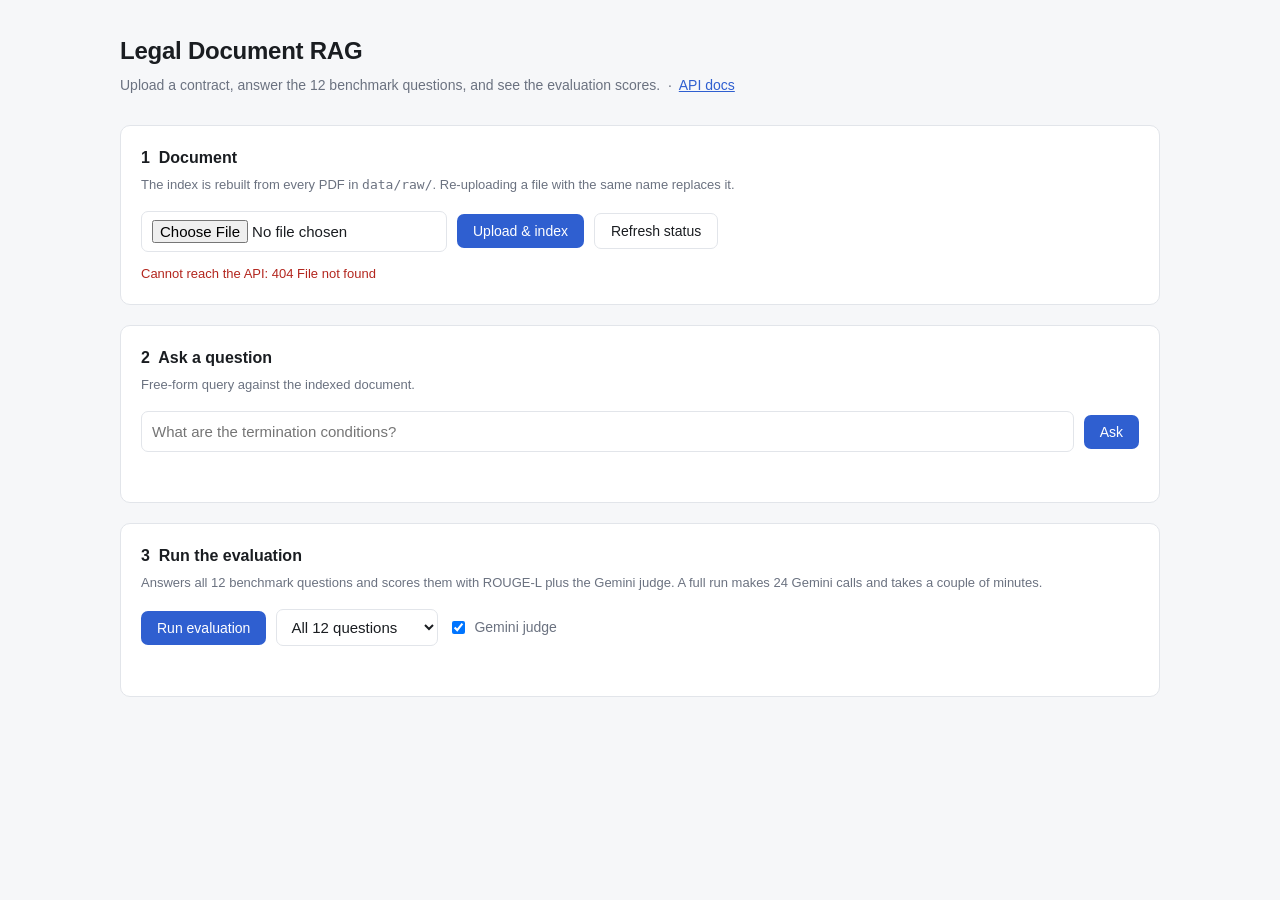
==== legal-rag/frontend/index.html @ 1a057859 "commit" ====
<!doctype html>
<html lang="en">
<head>
<meta charset="utf-8">
<meta name="viewport" content="width=device-width, initial-scale=1">
<title>Legal Document RAG</title>
<style>
  :root {
    --bg: #f6f7f9;
    --panel: #ffffff;
    --ink: #1a1d21;
    --muted: #6b7280;
    --line: #e2e5ea;
    --accent: #2f5fd0;
    --accent-soft: #eaf0fd;
    --good: #17794c;
    --warn: #a15c00;
    --bad: #b3261e;
    --radius: 10px;
  }

  * { box-sizing: border-box; }

  body {
    margin: 0;
    background: var(--bg);
    color: var(--ink);
    font: 15px/1.55 -apple-system, BlinkMacSystemFont, "Segoe UI", Roboto, Helvetica, Arial, sans-serif;
  }

  .wrap {
    max-width: 1080px;
    margin: 0 auto;
    padding: 32px 20px 72px;
  }

  header { margin-bottom: 28px; }

  h1 {
    margin: 0 0 6px;
    font-size: 24px;
    letter-spacing: -0.01em;
  }

  .sub { color: var(--muted); font-size: 14px; }

  .sub a { color: var(--accent); }

  .panel {
    background: var(--panel);
    border: 1px solid var(--line);
    border-radius: var(--radius);
    padding: 20px;
    margin-bottom: 20px;
  }

  h2 {
    margin: 0 0 4px;
    font-size: 16px;
  }

  .hint {
    color: var(--muted);
    font-size: 13px;
    margin: 0 0 16px;
  }

  .row {
    display: flex;
    gap: 10px;
    align-items: center;
    flex-wrap: wrap;
  }

  button {
    background: var(--accent);
    color: #fff;
    border: 0;
    border-radius: 7px;
    padding: 9px 16px;
    font-size: 14px;
    font-weight: 500;
    cursor: pointer;
  }

  button:hover:not(:disabled) { background: #2650b4; }

  button:disabled { opacity: 0.5; cursor: not-allowed; }

  button.secondary {
    background: #fff;
    color: var(--ink);
    border: 1px solid var(--line);
  }

  button.secondary:hover:not(:disabled) { background: #f3f4f6; }

  input[type="file"], input[type="text"], select {
    font: inherit;
    padding: 8px 10px;
    border: 1px solid var(--line);
    border-radius: 7px;
    background: #fff;
    color: var(--ink);
  }

  input[type="text"] { flex: 1; min-width: 240px; }

  label.check {
    display: inline-flex;
    align-items: center;
    gap: 6px;
    font-size: 14px;
    color: var(--muted);
  }

  .status {
    margin-top: 12px;
    font-size: 13px;
    color: var(--muted);
    min-height: 18px;
  }

  .status.ok { color: var(--good); }
  .status.err { color: var(--bad); }

  /* Score cards */
  .cards {
    display: grid;
    grid-template-columns: repeat(auto-fit, minmax(150px, 1fr));
    gap: 12px;
    margin-bottom: 18px;
  }

  .card {
    background: var(--accent-soft);
    border-radius: 8px;
    padding: 14px 16px;
  }

  .card .label {
    font-size: 12px;
    text-transform: uppercase;
    letter-spacing: 0.04em;
    color: var(--muted);
  }

  .card .value {
    font-size: 26px;
    font-weight: 600;
    font-variant-numeric: tabular-nums;
    margin-top: 2px;
  }

  /* Table */
  .scroll { overflow-x: auto; }

  table {
    width: 100%;
    border-collapse: collapse;
    font-size: 14px;
  }

  th, td {
    text-align: left;
    padding: 10px 12px;
    border-bottom: 1px solid var(--line);
    vertical-align: top;
  }

  th {
    font-size: 12px;
    text-transform: uppercase;
    letter-spacing: 0.04em;
    color: var(--muted);
    font-weight: 600;
    white-space: nowrap;
  }

  td.num {
    font-variant-numeric: tabular-nums;
    white-space: nowrap;
  }

  tr.q { cursor: pointer; }
  tr.q:hover { background: #fafbfc; }

  .caret { color: var(--muted); font-size: 11px; margin-right: 6px; }

  .detail td {
    background: #fbfcfd;
    font-size: 14px;
  }

  .detail h4 {
    margin: 12px 0 4px;
    font-size: 12px;
    text-transform: uppercase;
    letter-spacing: 0.04em;
    color: var(--muted);
  }

  .detail h4:first-child { margin-top: 0; }

  .detail p { margin: 0; white-space: pre-wrap; }

  .srcs { margin: 0; padding-left: 18px; color: var(--muted); font-size: 13px; }

  .err-txt { color: var(--bad); }

  .spin {
    display: inline-block;
    width: 13px;
    height: 13px;
    border: 2px solid var(--line);
    border-top-color: var(--accent);
    border-radius: 50%;
    animation: spin 0.7s linear infinite;
    vertical-align: -2px;
    margin-right: 7px;
  }

  @keyframes spin { to { transform: rotate(360deg); } }

  .answer-box {
    margin-top: 14px;
    padding: 14px;
    background: #fbfcfd;
    border: 1px solid var(--line);
    border-radius: 8px;
    white-space: pre-wrap;
  }

  .hidden { display: none; }
</style>
</head>
<body>
<div class="wrap">

  <header>
    <h1>Legal Document RAG</h1>
    <div class="sub">
      Upload a contract, answer the 12 benchmark questions, and see the evaluation scores.
      &nbsp;·&nbsp; <a href="/docs" target="_blank">API docs</a>
    </div>
  </header>

  <!-- Indexed document -->
  <section class="panel">
    <h2>1 &nbsp;Document</h2>
    <p class="hint">
      The index is rebuilt from every PDF in <code>data/raw/</code>.
      Re-uploading a file with the same name replaces it.
    </p>
    <div class="row">
      <input type="file" id="file" accept="application/pdf,.pdf">
      <button id="uploadBtn">Upload &amp; index</button>
      <button id="refreshBtn" class="secondary">Refresh status</button>
    </div>
    <div class="status" id="upStatus"></div>
  </section>

  <!-- Ask one question -->
  <section class="panel">
    <h2>2 &nbsp;Ask a question</h2>
    <p class="hint">Free-form query against the indexed document.</p>
    <div class="row">
      <input type="text" id="q" placeholder="What are the termination conditions?">
      <button id="askBtn">Ask</button>
    </div>
    <div class="status" id="askStatus"></div>
    <div class="answer-box hidden" id="answerBox"></div>
  </section>

  <!-- Evaluation -->
  <section class="panel">
    <h2>3 &nbsp;Run the evaluation</h2>
    <p class="hint">
      Answers all 12 benchmark questions and scores them with ROUGE-L plus the Gemini judge.
      A full run makes 24 Gemini calls and takes a couple of minutes.
    </p>
    <div class="row">
      <button id="evalBtn">Run evaluation</button>
      <select id="limit">
        <option value="">All 12 questions</option>
        <option value="2">First 2 (quick test)</option>
        <option value="5">First 5</option>
      </select>
      <label class="check">
        <input type="checkbox" id="judge" checked>
        Gemini judge
      </label>
    </div>
    <div class="status" id="evalStatus"></div>
  </section>

  <!-- Results -->
  <section class="panel hidden" id="resultsPanel">
    <h2>Evaluation results</h2>
    <p class="hint" id="resultsMeta"></p>

    <div class="cards" id="cards"></div>

    <div class="scroll">
      <table>
        <thead>
          <tr>
            <th style="width:34px">#</th>
            <th>Question</th>
            <th class="num">ROUGE-L</th>
            <th class="num">Faithful</th>
            <th class="num">Relevance</th>
          </tr>
        </thead>
        <tbody id="rows"></tbody>
      </table>
    </div>
    <p class="hint" style="margin:14px 0 0">Click any row to see the generated answer, the reference answer, and the retrieved sources.</p>
  </section>

</div>

<script>
const $ = (id) => document.getElementById(id);

function fmt(v) {
  return (v === null || v === undefined) ? "n/a" : Number(v).toFixed(3);
}

function setStatus(el, msg, kind, busy) {
  el.className = "status" + (kind ? " " + kind : "");
  el.innerHTML = (busy ? '<span class="spin"></span>' : "") + msg;
}

async function call(url, options) {
  const res = await fetch(url, options);
  let body;
  try { body = await res.json(); } catch { body = null; }
  if (!res.ok) {
    const detail = body && body.detail ? body.detail : res.status + " " + res.statusText;
    throw new Error(detail);
  }
  return body;
}

// ---------- status ----------
async function refresh() {
  try {
    const h = await call("/health");
    if (h.vector_store_loaded) {
      setStatus($("upStatus"), `Index loaded — ${h.vectors} vectors.`, "ok");
    } else {
      setStatus($("upStatus"), "No index loaded. Upload a PDF to build one.", "err");
    }
  } catch (e) {
    setStatus($("upStatus"), "Cannot reach the API: " + e.message, "err");
  }
}

// ---------- upload ----------
$("uploadBtn").onclick = async () => {
  const f = $("file").files[0];
  if (!f) { setStatus($("upStatus"), "Choose a PDF first.", "err"); return; }

  const fd = new FormData();
  fd.append("file", f);

  $("uploadBtn").disabled = true;
  setStatus($("upStatus"), "Indexing " + f.name + " — embedding chunks…", "", true);

  try {
    const r = await call("/upload", { method: "POST", body: fd });
    setStatus($("upStatus"),
      `Indexed ${r.uploaded} — ${r.chunks} chunks, ${r.vectors} vectors. ` +
      `Documents: ${r.documents_indexed.join(", ")}`, "ok");
  } catch (e) {
    setStatus($("upStatus"), "Upload failed: " + e.message, "err");
  } finally {
    $("uploadBtn").disabled = false;
  }
};

$("refreshBtn").onclick = refresh;

// ---------- ask ----------
$("askBtn").onclick = async () => {
  const question = $("q").value.trim();
  if (!question) { setStatus($("askStatus"), "Type a question first.", "err"); return; }

  $("askBtn").disabled = true;
  $("answerBox").classList.add("hidden");
  setStatus($("askStatus"), "Retrieving and generating…", "", true);

  try {
    const r = await call("/ask", {
      method: "POST",
      headers: { "Content-Type": "application/json" },
      body: JSON.stringify({ question, top_k: 5 })
    });

    if (r.error) {
      setStatus($("askStatus"), r.error, "err");
    } else {
      setStatus($("askStatus"), "", "");
      const srcs = (r.sources || [])
        .map(s => `<li>${s.source_file}, page ${s.page}, chunk ${s.chunk} — similarity ${s.similarity}</li>`)
        .join("");
      $("answerBox").innerHTML =
        `${r.answer}<h4 style="margin:14px 0 4px;font-size:12px;text-transform:uppercase;letter-spacing:.04em;color:#6b7280">Sources</h4><ul class="srcs">${srcs}</ul>`;
      $("answerBox").classList.remove("hidden");
    }
  } catch (e) {
    setStatus($("askStatus"), "Failed: " + e.message, "err");
  } finally {
    $("askBtn").disabled = false;
  }
};

// ---------- evaluate ----------
$("evalBtn").onclick = async () => {
  const limit = $("limit").value;
  const use_judge = $("judge").checked;

  const payload = { top_k: 5, use_judge: use_judge };
  if (limit) payload.limit = Number(limit);

  $("evalBtn").disabled = true;
  const n = limit ? limit : 12;
  const calls = use_judge ? n * 2 : n;
  setStatus($("evalStatus"),
    `Running ${n} question${n == 1 ? "" : "s"} — about ${calls} Gemini calls. This takes a while…`,
    "", true);

  const started = Date.now();

  try {
    const r = await call("/evaluate", {
      method: "POST",
      headers: { "Content-Type": "application/json" },
      body: JSON.stringify(payload)
    });
    const secs = ((Date.now() - started) / 1000).toFixed(0);
    setStatus($("evalStatus"), `Done in ${secs}s.`, "ok");
    render(r);
  } catch (e) {
    setStatus($("evalStatus"), "Evaluation failed: " + e.message, "err");
  } finally {
    $("evalBtn").disabled = false;
  }
};

function render(r) {
  const a = r.averages;

  $("resultsMeta").textContent =
    `${r.question_count} questions · top_k ${r.top_k} · judge ` +
    `${r.judge_enabled ? "on" : "off"} · ${r.documents.join(", ")}`;

  $("cards").innerHTML = `
    <div class="card"><div class="label">ROUGE-L</div><div class="value">${fmt(a.rouge_l)}</div></div>
    <div class="card"><div class="label">Faithfulness</div><div class="value">${fmt(a.faithfulness)}</div></div>
    <div class="card"><div class="label">Answer relevance</div><div class="value">${fmt(a.answer_relevance)}</div></div>
  `;

  const tbody = $("rows");
  tbody.innerHTML = "";

  r.results.forEach((row, i) => {
    const tr = document.createElement("tr");
    tr.className = "q";
    tr.innerHTML = `
      <td class="num">${i + 1}</td>
      <td><span class="caret">▸</span>${row.question}</td>
      <td class="num">${fmt(row.rouge_l)}</td>
      <td class="num">${fmt(row.faithfulness)}</td>
      <td class="num">${fmt(row.answer_relevance)}</td>
    `;

    const detail = document.createElement("tr");
    detail.className = "detail hidden";
    const srcs = (row.sources || []).map(s => `<li>${s}</li>`).join("");
    detail.innerHTML = `
      <td colspan="5">
        ${row.error ? `<h4>Error</h4><p class="err-txt">${row.error}</p>` : ""}
        <h4>Generated answer</h4><p>${row.generated_answer || "—"}</p>
        <h4>Reference answer</h4><p>${row.reference_answer}</p>
        <h4>Retrieved sources</h4><ul class="srcs">${srcs || "<li>none</li>"}</ul>
      </td>
    `;

    tr.onclick = () => {
      detail.classList.toggle("hidden");
      tr.querySelector(".caret").textContent =
        detail.classList.contains("hidden") ? "▸" : "▾";
    };

    tbody.appendChild(tr);
    tbody.appendChild(detail);
  });

  $("resultsPanel").classList.remove("hidden");
}

refresh();
</script>
</body>
</html>
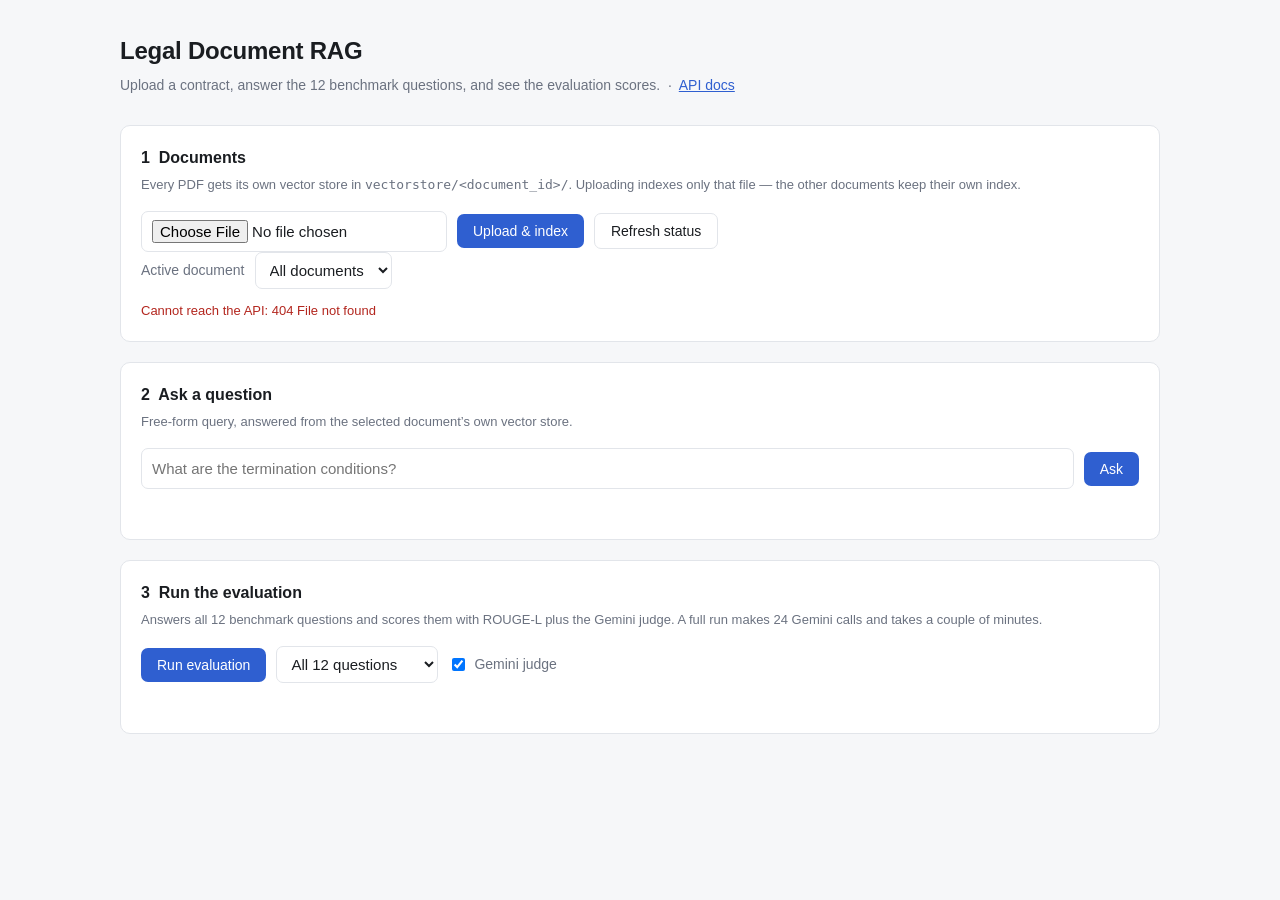
==== commit 12d76348: "Give every document its own vector store Documents were previously chunked and embedded into one sha" ====
--- a/legal-rag/frontend/index.html
+++ b/legal-rag/frontend/index.html
@@ -247,23 +247,30 @@
 
   <!-- Indexed document -->
   <section class="panel">
-    <h2>1 &nbsp;Document</h2>
+    <h2>1 &nbsp;Documents</h2>
     <p class="hint">
-      The index is rebuilt from every PDF in <code>data/raw/</code>.
-      Re-uploading a file with the same name replaces it.
+      Every PDF gets its own vector store in
+      <code>vectorstore/&lt;document_id&gt;/</code>.
+      Uploading indexes only that file &mdash; the other documents keep their own index.
     </p>
     <div class="row">
       <input type="file" id="file" accept="application/pdf,.pdf">
       <button id="uploadBtn">Upload &amp; index</button>
       <button id="refreshBtn" class="secondary">Refresh status</button>
     </div>
+    <div class="row">
+      <label class="check" for="doc">Active document</label>
+      <select id="doc">
+        <option value="">All documents</option>
+      </select>
+    </div>
     <div class="status" id="upStatus"></div>
   </section>
 
   <!-- Ask one question -->
   <section class="panel">
     <h2>2 &nbsp;Ask a question</h2>
-    <p class="hint">Free-form query against the indexed document.</p>
+    <p class="hint">Free-form query, answered from the selected document&rsquo;s own vector store.</p>
     <div class="row">
       <input type="text" id="q" placeholder="What are the termination conditions?">
       <button id="askBtn">Ask</button>
@@ -344,13 +351,34 @@
 }
 
 // ---------- status ----------
-async function refresh() {
+function selectedDoc() {
+  return $("doc").value || null;
+}
+
+function fillDocs(docs, keep) {
+  const sel = $("doc");
+  const wanted = keep || sel.value;
+
+  sel.innerHTML = '<option value="">All documents</option>' +
+    docs.map(d =>
+      `<option value="${d.document_id}">${d.source_file} (${d.chunk_count} chunks)</option>`
+    ).join("");
+
+  if (wanted && docs.some(d => d.document_id === wanted)) sel.value = wanted;
+}
+
+async function refresh(keep) {
   try {
-    const h = await call("/health");
-    if (h.vector_store_loaded) {
-      setStatus($("upStatus"), `Index loaded — ${h.vectors} vectors.`, "ok");
+    const r = await call("/documents");
+    fillDocs(r.documents, keep);
+
+    if (r.count) {
+      const total = r.documents.reduce((n, d) => n + d.chunk_count, 0);
+      setStatus($("upStatus"),
+        `${r.count} document${r.count == 1 ? "" : "s"}, ` +
+        `${r.count} separate vector store${r.count == 1 ? "" : "s"} — ${total} vectors.`, "ok");
     } else {
-      setStatus($("upStatus"), "No index loaded. Upload a PDF to build one.", "err");
+      setStatus($("upStatus"), "No documents indexed. Upload a PDF to build one.", "err");
     }
   } catch (e) {
     setStatus($("upStatus"), "Cannot reach the API: " + e.message, "err");
@@ -370,9 +398,10 @@
 
   try {
     const r = await call("/upload", { method: "POST", body: fd });
+    await refresh(r.document.document_id);
     setStatus($("upStatus"),
-      `Indexed ${r.uploaded} — ${r.chunks} chunks, ${r.vectors} vectors. ` +
-      `Documents: ${r.documents_indexed.join(", ")}`, "ok");
+      `Indexed ${r.uploaded} into its own store — ${r.chunks} chunks, ` +
+      `${r.vectors} vectors. Documents: ${r.documents_indexed.join(", ")}`, "ok");
   } catch (e) {
     setStatus($("upStatus"), "Upload failed: " + e.message, "err");
   } finally {
@@ -380,7 +409,7 @@
   }
 };
 
-$("refreshBtn").onclick = refresh;
+$("refreshBtn").onclick = () => refresh();
 
 // ---------- ask ----------
 $("askBtn").onclick = async () => {
@@ -395,7 +424,7 @@
     const r = await call("/ask", {
       method: "POST",
       headers: { "Content-Type": "application/json" },
-      body: JSON.stringify({ question, top_k: 5 })
+      body: JSON.stringify({ question, top_k: 5, document: selectedDoc() })
     });
 
     if (r.error) {
@@ -421,7 +450,7 @@
   const limit = $("limit").value;
   const use_judge = $("judge").checked;
 
-  const payload = { top_k: 5, use_judge: use_judge };
+  const payload = { top_k: 5, use_judge: use_judge, document: selectedDoc() };
   if (limit) payload.limit = Number(limit);
 
   $("evalBtn").disabled = true;
